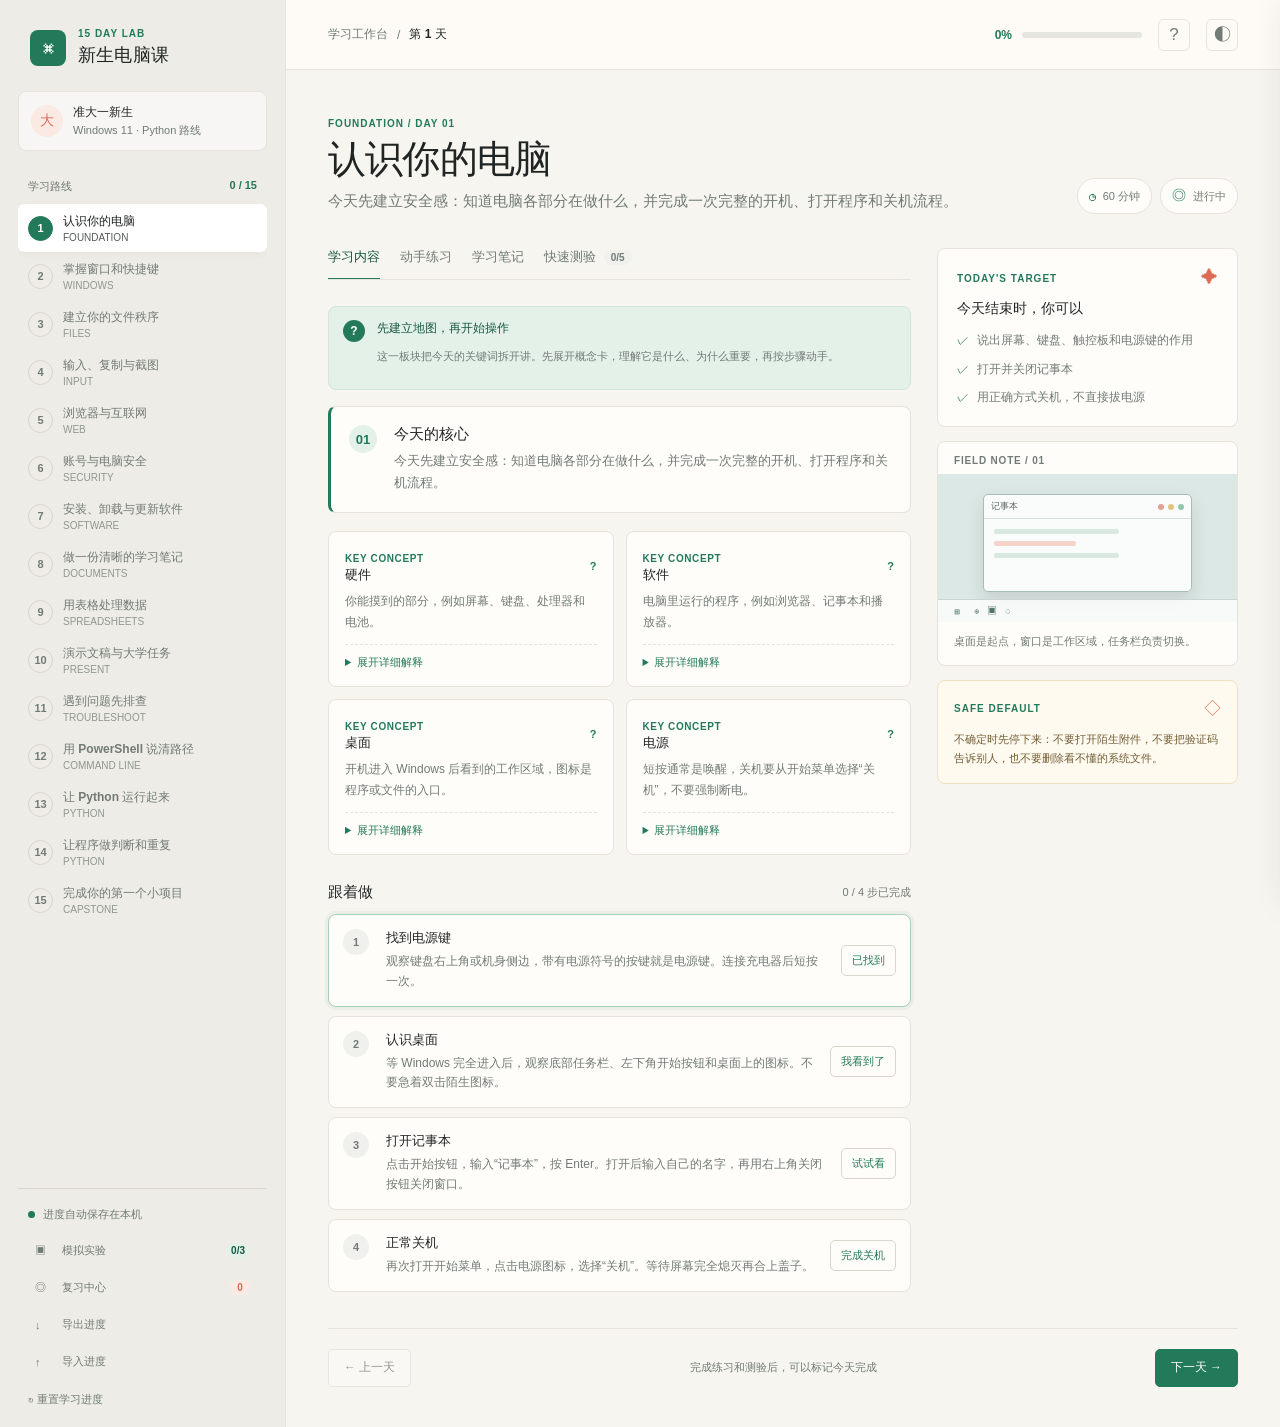
==== index.html @ 8a5d2c0b "Deploy 15-day computer learning course" ====
<!doctype html>
<html lang="zh-CN">
  <head>
    <meta charset="UTF-8" />
    <meta name="viewport" content="width=device-width, initial-scale=1.0" />
    <meta name="theme-color" content="#f6f4ef" />
    <title>新生电脑课 | 15 天入门</title>
    <link rel="stylesheet" href="styles.css?v=20260822-learning-v6" />
  </head>
  <body>
    <div class="app-shell">
      <aside class="sidebar" id="sidebar">
        <div class="brand-block">
          <div class="brand-mark" aria-hidden="true">⌘</div>
          <div>
            <p class="eyebrow">15 DAY LAB</p>
            <h1>新生电脑课</h1>
          </div>
        </div>

        <div class="profile-strip">
          <div class="avatar" aria-hidden="true">大</div>
          <div>
            <strong>准大一新生</strong>
            <span>Windows 11 · Python 路线</span>
          </div>
        </div>

        <nav class="day-nav" aria-label="15 天课程">
          <div class="nav-label"><span>学习路线</span><span id="sidebarProgress">0 / 15</span></div>
          <div id="lessonList"></div>
        </nav>

        <div class="sidebar-footer">
          <div class="mini-note"><span class="note-dot"></span><span>进度自动保存在本机</span></div>
          <div class="sidebar-tools">
            <button class="sidebar-tool" id="labCenterButton" type="button"><span aria-hidden="true">▣</span><span>模拟实验</span><span class="tool-count lab-count" id="labCount">0/3</span></button>
            <button class="sidebar-tool" id="reviewCenterButton" type="button"><span aria-hidden="true">◎</span><span>复习中心</span><span class="tool-count" id="reviewCount">0</span></button>
            <button class="sidebar-tool" id="exportProgress" type="button"><span aria-hidden="true">↓</span><span>导出进度</span></button>
            <button class="sidebar-tool" id="importProgress" type="button"><span aria-hidden="true">↑</span><span>导入进度</span></button>
            <input id="progressFile" type="file" accept="application/json,.json" hidden />
          </div>
          <button class="text-button" id="resetProgress" type="button">↻ 重置学习进度</button>
        </div>
      </aside>

      <main class="main-panel">
        <header class="topbar">
          <button class="icon-button menu-button" id="menuToggle" type="button" title="打开课程目录" aria-label="打开课程目录">☰</button>
          <div class="crumbs"><span>学习工作台</span><span aria-hidden="true">/</span><strong id="crumbDay">第 1 天</strong></div>
          <div class="topbar-actions">
            <div class="overall-progress" aria-label="总体进度"><span id="topProgressLabel">0%</span><div class="progress-track"><div id="topProgressBar"></div></div></div>
            <button class="icon-button" id="askButton" type="button" title="打开理解助手" aria-label="打开理解助手">?</button>
            <button class="icon-button" id="focusButton" type="button" title="进入专注模式" aria-label="进入专注模式">◐</button>
          </div>
        </header>

        <div class="content-wrap">
          <section class="hero-row">
            <div>
              <p class="eyebrow" id="lessonKicker">FOUNDATION / DAY 01</p>
              <h2 id="lessonTitle">认识你的电脑</h2>
              <p class="lead" id="lessonSummary"></p>
            </div>
            <div class="hero-meta">
              <div class="meta-chip"><span class="chip-icon">◷</span><span id="lessonDuration">60 分钟</span></div>
              <div class="meta-chip"><span class="chip-icon">◎</span><span id="lessonStatus">未开始</span></div>
            </div>
          </section>

          <div class="lesson-grid">
            <section class="lesson-main">
              <div class="tabs" role="tablist" aria-label="课程内容">
                <button class="tab active" role="tab" aria-selected="true" data-tab="learn" type="button">学习内容</button>
                <button class="tab" role="tab" aria-selected="false" data-tab="practice" type="button">动手练习</button>
                <button class="tab" role="tab" aria-selected="false" data-tab="notes" type="button">学习笔记</button>
                <button class="tab" role="tab" aria-selected="false" data-tab="quiz" type="button">快速测验 <span class="tab-badge" id="quizBadge">0/5</span></button>
              </div>
              <div id="tabContent"></div>
            </section>

            <aside class="lesson-aside">
              <div class="aside-card objective-card">
                <div class="aside-heading"><span class="section-kicker">TODAY'S TARGET</span><span class="target-icon">✦</span></div>
                <h3>今天结束时，你可以</h3>
                <ul id="goalList"></ul>
              </div>
              <div class="aside-card visual-card" id="visualCard"></div>
              <div class="aside-card safety-card">
                <div class="aside-heading"><span class="section-kicker">SAFE DEFAULT</span><span class="shield-icon">◇</span></div>
                <p>不确定时先停下来：不要打开陌生附件，不要把验证码告诉别人，也不要删除看不懂的系统文件。</p>
              </div>
            </aside>
          </div>

          <footer class="lesson-footer">
            <button class="secondary-button" id="prevDay" type="button">← 上一天</button>
            <div class="footer-hint" id="footerHint">完成练习和测验后，可以标记今天完成</div>
            <button class="primary-button" id="nextDay" type="button">下一天 →</button>
          </footer>
        </div>
      </main>
    </div>
    <button class="selection-ask" id="selectionAsk" type="button" hidden>?</button>
    <div class="ask-backdrop" id="askBackdrop" hidden></div>
    <aside class="ask-drawer" id="askDrawer" aria-hidden="true" aria-label="理解助手">
      <div class="ask-header">
        <div><p class="section-kicker">LEARNING SUPPORT</p><h2>理解助手</h2></div>
        <button class="icon-button" id="closeAsk" type="button" title="关闭理解助手" aria-label="关闭理解助手">×</button>
      </div>
      <p class="ask-intro">选中页面上的一段话，或直接问当前板块。我会先用简单的话解释，再给一个可操作的例子。</p>
      <div class="assistant-mode"><span></span>本地课程知识库 · 无需联网</div>
      <div class="selected-quote" id="selectedQuote"><span>当前板块</span><p id="selectedText">还没有选中文字</p></div>
      <div class="ask-suggestions" id="askSuggestions">
        <button type="button" data-suggest="用更简单的话解释">更简单地说</button>
        <button type="button" data-suggest="举一个生活中的例子">举个例子</button>
        <button type="button" data-suggest="我应该怎么操作">告诉我怎么做</button>
      </div>
      <label class="ask-label" for="askInput">我的问题</label>
      <textarea id="askInput" rows="3" placeholder="例如：域名和网址有什么区别？"></textarea>
      <button class="primary-button ask-submit" id="askSubmit" type="button">获得解释 →</button>
      <div class="ask-answer" id="askAnswer" hidden></div>
      <div class="ask-history" id="askHistory"></div>
    </aside>
    <div class="review-backdrop" id="reviewBackdrop" hidden></div>
    <section class="review-modal" id="reviewModal" aria-hidden="true" aria-label="复习中心">
      <div class="review-header">
        <div><p class="section-kicker">REVIEW CENTER</p><h2>复习中心</h2><p>集中处理错题和需要加强的课程。</p></div>
        <button class="icon-button" id="closeReview" type="button" title="关闭复习中心" aria-label="关闭复习中心">×</button>
      </div>
      <div class="review-stats" id="reviewStats"></div>
      <div class="review-content" id="reviewContent"></div>
    </section>
    <div class="review-backdrop" id="labBackdrop" hidden></div>
    <section class="review-modal lab-modal" id="labModal" aria-hidden="true" aria-label="模拟实验">
      <div class="review-header">
        <div><p class="section-kicker">SAFE PRACTICE LAB</p><h2>模拟实验</h2><p>这里的文件、网址和命令都是模拟内容，不会修改真实电脑。</p></div>
        <button class="icon-button" id="closeLab" type="button" title="关闭模拟实验" aria-label="关闭模拟实验">×</button>
      </div>
      <div id="labContent"></div>
    </section>
    <div class="toast" id="toast" role="status" aria-live="polite"></div>
    <script src="question_bank.js?v=20260822-learning-v6"></script>
    <script src="app.js?v=20260822-learning-v6"></script>
  </body>
</html>
---- styles.css ----
:root {
  --paper: #f7f5f0;
  --surface: #fffdf9;
  --surface-strong: #ffffff;
  --ink: #202523;
  --muted: #717b75;
  --line: #e6e3dc;
  --line-strong: #d8d5cd;
  --green: #237a5a;
  --green-dark: #175842;
  --green-soft: #e3f1e9;
  --coral: #db6c53;
  --coral-soft: #fbe9e3;
  --gold: #c18a2c;
  --gold-soft: #fbf1d9;
  --blue: #4c78a8;
  --shadow: 0 8px 26px rgba(32, 37, 35, 0.06);
  --radius: 8px;
  font-family: "Segoe UI", "Microsoft YaHei", sans-serif;
  color: var(--ink);
  background: var(--paper);
  font-synthesis: none;
}

* { box-sizing: border-box; }
[hidden] { display: none !important; }
body { margin: 0; min-width: 320px; background: var(--paper); }
button, input, textarea { font: inherit; }
button { cursor: pointer; }

.app-shell { display: flex; min-height: 100vh; }
.sidebar { width: 286px; flex: 0 0 286px; display: flex; flex-direction: column; padding: 28px 18px 20px; background: #eeece6; border-right: 1px solid var(--line); }
.brand-block { display: flex; gap: 12px; align-items: center; padding: 0 12px 24px; }
.brand-mark { width: 36px; height: 36px; display: grid; place-items: center; border-radius: 8px; background: var(--green); color: white; font-size: 23px; font-weight: 700; }
.eyebrow, .section-kicker { margin: 0; color: var(--green); font-size: 10px; font-weight: 800; letter-spacing: .1em; }
.brand-block h1 { margin: 4px 0 0; font-size: 18px; letter-spacing: .01em; }
.profile-strip { display: flex; align-items: center; gap: 10px; padding: 12px; border: 1px solid var(--line); background: rgba(255,255,255,.56); border-radius: var(--radius); }
.avatar { width: 32px; height: 32px; display: grid; place-items: center; border-radius: 50%; background: var(--coral-soft); color: var(--coral); font-size: 14px; font-weight: 800; }
.profile-strip strong, .profile-strip span { display: block; }
.profile-strip strong { font-size: 12px; }
.profile-strip span { margin-top: 2px; color: var(--muted); font-size: 11px; }
.day-nav { margin-top: 28px; overflow-y: auto; }
.nav-label { display: flex; justify-content: space-between; margin: 0 10px 10px; color: var(--muted); font-size: 11px; font-weight: 700; }
.nav-label span:last-child { color: var(--green); }
.day-item { width: 100%; display: flex; align-items: center; gap: 10px; padding: 9px 10px; border: 0; border-radius: 6px; background: transparent; color: var(--muted); text-align: left; transition: background .15s, color .15s; }
.day-item:hover { background: rgba(255,255,255,.6); color: var(--ink); }
.day-item.current { background: var(--surface-strong); color: var(--ink); box-shadow: 0 2px 8px rgba(32,37,35,.04); }
.day-number { width: 25px; height: 25px; display: grid; place-items: center; flex: 0 0 25px; border: 1px solid var(--line-strong); border-radius: 50%; font-size: 11px; font-weight: 700; }
.day-item.current .day-number { border-color: var(--green); background: var(--green); color: white; }
.day-item.done .day-number { border-color: var(--green); color: var(--green); }
.day-item.done .day-number::before { content: "✓"; }
.day-item.done .day-number { font-size: 0; }
.day-item-text { min-width: 0; flex: 1; }
.day-item-text strong { display: block; overflow: hidden; font-size: 12px; font-weight: 700; text-overflow: ellipsis; white-space: nowrap; }
.day-item-text span { display: block; margin-top: 2px; color: inherit; opacity: .75; font-size: 10px; }
.day-status { color: var(--green); font-size: 14px; }
.sidebar-footer { margin-top: auto; padding: 18px 10px 0; border-top: 1px solid var(--line-strong); }
.mini-note { display: flex; align-items: center; gap: 8px; color: var(--muted); font-size: 11px; }
.note-dot { width: 7px; height: 7px; border-radius: 50%; background: var(--green); }
.sidebar-tools { display: grid; gap: 5px; margin-top: 13px; }
.sidebar-tool { width: 100%; min-height: 32px; display: grid; grid-template-columns: 20px 1fr auto; gap: 7px; align-items: center; padding: 0 7px; border: 0; border-radius: 5px; background: transparent; color: var(--muted); font-size: 11px; text-align: left; }
.sidebar-tool:hover { background: var(--surface); color: var(--green-dark); }
.tool-count { min-width: 20px; padding: 2px 5px; border-radius: 99px; background: var(--coral-soft); color: var(--coral); font-size: 10px; font-weight: 800; text-align: center; }
.text-button { margin-top: 14px; padding: 0; border: 0; background: transparent; color: var(--muted); font-size: 11px; }
.text-button:hover { color: var(--coral); }

.main-panel { min-width: 0; flex: 1; }
.topbar { height: 70px; display: flex; align-items: center; justify-content: space-between; padding: 0 42px; border-bottom: 1px solid var(--line); background: rgba(255,253,249,.84); }
.crumbs { display: flex; align-items: center; gap: 9px; color: var(--muted); font-size: 12px; }
.crumbs strong { color: var(--ink); font-weight: 700; }
.topbar-actions { display: flex; align-items: center; gap: 16px; }
.overall-progress { display: flex; align-items: center; gap: 10px; color: var(--green); font-size: 12px; font-weight: 800; }
.progress-track { width: 120px; height: 6px; overflow: hidden; border-radius: 99px; background: #e5e6e0; }
.progress-track > div { width: 0%; height: 100%; border-radius: inherit; background: var(--green); transition: width .3s ease; }
.icon-button { width: 32px; height: 32px; display: grid; place-items: center; border: 1px solid var(--line); border-radius: 6px; background: transparent; color: var(--muted); font-size: 17px; }
.icon-button:hover { border-color: var(--green); color: var(--green); background: var(--green-soft); }
.menu-button { display: none; }
.content-wrap { max-width: 1260px; margin: 0 auto; padding: 48px 42px 40px; }
.hero-row { display: flex; justify-content: space-between; align-items: end; gap: 24px; margin-bottom: 34px; }
.hero-row h2 { margin: 8px 0 8px; font-size: clamp(28px, 3vw, 42px); line-height: 1.12; letter-spacing: -.02em; }
.lead { max-width: 680px; margin: 0; color: var(--muted); font-size: 15px; line-height: 1.75; }
.hero-meta { display: flex; gap: 8px; flex-wrap: wrap; justify-content: flex-end; }
.meta-chip { display: inline-flex; align-items: center; gap: 7px; padding: 8px 11px; border: 1px solid var(--line); border-radius: 99px; background: var(--surface); color: var(--muted); font-size: 11px; white-space: nowrap; }
.chip-icon { color: var(--green); font-size: 14px; }
.lesson-grid { display: grid; grid-template-columns: minmax(0, 1.55fr) minmax(280px, .8fr); gap: 26px; align-items: start; }
.lesson-main { min-width: 0; }
.tabs { display: flex; gap: 20px; overflow-x: auto; border-bottom: 1px solid var(--line); scrollbar-width: none; }
.tabs::-webkit-scrollbar { display: none; }
.tab { padding: 0 0 13px; border: 0; background: transparent; color: var(--muted); font-size: 13px; font-weight: 700; position: relative; }
.tab.active { color: var(--green-dark); }
.tab.active::after { content: ""; position: absolute; right: 0; bottom: -1px; left: 0; height: 2px; background: var(--green); }
.tab-badge { display: inline-block; min-width: 28px; margin-left: 4px; padding: 2px 5px; border-radius: 99px; background: #f0f0ed; color: var(--muted); font-size: 10px; text-align: center; }
.tab.active .tab-badge { background: var(--green-soft); color: var(--green); }
.panel { padding-top: 26px; }
.intro-card { display: flex; gap: 17px; padding: 18px; border: 1px solid var(--line); border-left: 3px solid var(--green); border-radius: var(--radius); background: var(--surface); }
.intro-number { width: 28px; height: 28px; display: grid; place-items: center; flex: 0 0 28px; border-radius: 50%; background: var(--green-soft); color: var(--green); font-size: 13px; font-weight: 800; }
.intro-card h3 { margin: 0 0 6px; font-size: 15px; }
.intro-card p { margin: 0; color: var(--muted); font-size: 13px; line-height: 1.7; }
.concept-grid { display: grid; grid-template-columns: repeat(2, minmax(0,1fr)); gap: 12px; margin-top: 18px; }
.concept-card { min-height: 132px; padding: 16px; border: 1px solid var(--line); border-radius: var(--radius); background: var(--surface); }
.concept-card h4 { margin: 0; font-size: 13px; }
.concept-card-head { display: flex; align-items: center; justify-content: space-between; gap: 8px; margin-bottom: 7px; }
.concept-tag { color: var(--green); font-size: 10px; font-weight: 800; letter-spacing: .06em; }
.concept-card p { margin: 0; color: var(--muted); font-size: 12px; line-height: 1.7; }
.concept-detail { margin-top: 12px; padding-top: 10px; border-top: 1px dashed var(--line); }
.concept-detail summary { color: var(--green); font-size: 11px; font-weight: 800; cursor: pointer; }
.concept-detail > div { display: grid; gap: 7px; margin-top: 10px; }
.concept-detail p { font-size: 11px; line-height: 1.6; }
.concept-detail strong { color: var(--ink); font-size: 11px; }
.explain-button { padding: 3px 0; border: 0; background: transparent; color: var(--green); font-size: 11px; font-weight: 800; white-space: nowrap; }
.explain-button:hover { color: var(--coral); text-decoration: underline; }
.section-guide { display: grid; grid-template-columns: 24px 1fr; gap: 10px; align-items: start; margin-bottom: 16px; padding: 13px 14px; border: 1px solid #d4e5da; border-radius: var(--radius); background: var(--green-soft); }
.section-guide-mark { width: 22px; height: 22px; display: grid; place-items: center; border-radius: 50%; background: var(--green); color: #fff; font-size: 12px; font-weight: 800; }
.section-guide strong { display: block; margin-bottom: 3px; color: var(--green-dark); font-size: 12px; }
.section-guide p { color: var(--muted); font-size: 11px; line-height: 1.55; }
.steps-heading { display: flex; align-items: center; justify-content: space-between; margin: 28px 0 12px; }
.steps-heading h3 { margin: 0; font-size: 15px; }
.steps-heading span { color: var(--muted); font-size: 11px; }
.step-list { display: grid; gap: 9px; }
.step { display: grid; grid-template-columns: 31px 1fr auto; gap: 12px; align-items: start; padding: 14px; border: 1px solid var(--line); border-radius: var(--radius); background: var(--surface); }
.step.current { border-color: #a8cfba; box-shadow: 0 0 0 3px rgba(35,122,90,.06); }
.step-index { width: 26px; height: 26px; display: grid; place-items: center; border-radius: 50%; background: #f0f1ed; color: var(--muted); font-size: 11px; font-weight: 800; }
.step.done .step-index { background: var(--green); color: #fff; }
.step h4 { margin: 0 0 5px; font-size: 13px; }
.step p { margin: 0; color: var(--muted); font-size: 12px; line-height: 1.65; }
.step-action { align-self: center; padding: 7px 10px; border: 1px solid var(--line-strong); border-radius: 5px; background: transparent; color: var(--green); font-size: 11px; font-weight: 700; white-space: nowrap; }
.step-action:hover { border-color: var(--green); background: var(--green-soft); }
.step-action.done-action { color: var(--muted); }
.practice-layout { display: grid; gap: 15px; }
.practice-card { padding: 18px; border: 1px solid var(--line); border-radius: var(--radius); background: var(--surface); }
.practice-card h3 { margin: 0 0 4px; font-size: 15px; }
.practice-card > p { margin: 0 0 15px; color: var(--muted); font-size: 12px; line-height: 1.6; }
.checklist { display: grid; gap: 8px; }
.check-row { display: flex; gap: 10px; align-items: flex-start; padding: 10px; border-radius: 5px; background: #f6f5f1; }
.check-row input { width: 16px; height: 16px; margin-top: 1px; accent-color: var(--green); }
.check-row label { color: var(--ink); font-size: 12px; line-height: 1.55; }
.check-row:has(input:checked) label { color: var(--muted); text-decoration: line-through; }
.challenge { padding: 17px; border: 1px solid #ecd8a9; border-radius: var(--radius); background: var(--gold-soft); }
.challenge h4 { margin: 0 0 6px; color: #8a621e; font-size: 13px; }
.challenge p { margin: 0; color: #745b2b; font-size: 12px; line-height: 1.65; }
.mastery-card { padding: 17px; border: 1px solid var(--line); border-radius: var(--radius); background: var(--surface); }
.mastery-card h4 { margin: 0 0 5px; font-size: 13px; }
.mastery-card p { margin: 0 0 12px; color: var(--muted); font-size: 11px; line-height: 1.6; }
.mastery-options { display: grid; grid-template-columns: repeat(3, minmax(0,1fr)); gap: 7px; }
.mastery-option { min-height: 38px; padding: 7px 8px; border: 1px solid var(--line-strong); border-radius: 5px; background: var(--surface); color: var(--muted); font-size: 11px; font-weight: 700; }
.mastery-option:hover, .mastery-option.active { border-color: var(--green); background: var(--green-soft); color: var(--green-dark); }
.quiz-list { display: grid; gap: 15px; }
.quiz-summary { display: flex; align-items: baseline; justify-content: space-between; gap: 12px; margin-bottom: 15px; padding: 12px 14px; border: 1px solid #d4e5da; border-radius: var(--radius); background: var(--green-soft); color: var(--green-dark); font-size: 12px; }
.quiz-summary > div { display: grid; gap: 4px; }
.quiz-summary span { color: var(--muted); font-size: 11px; }
.quiz-refresh { min-height: 32px; flex: 0 0 auto; background: rgba(255,255,255,.72); }
.quiz-card { padding: 18px; border: 1px solid var(--line); border-radius: var(--radius); background: var(--surface); }
.quiz-card.correct { border-color: #9dcdb4; }
.quiz-card.incorrect { border-color: #e4b6aa; }
.quiz-q { margin: 0 0 13px; font-size: 13px; font-weight: 700; line-height: 1.6; }
.quiz-option { display: flex; gap: 9px; align-items: flex-start; padding: 8px 9px; border-radius: 5px; color: var(--muted); font-size: 12px; line-height: 1.5; }
.quiz-option:hover { background: #f5f4ef; color: var(--ink); }
.quiz-option input { margin-top: 2px; accent-color: var(--green); }
.quiz-feedback { display: none; margin-top: 10px; padding-top: 10px; border-top: 1px dashed var(--line); color: var(--muted); font-size: 11px; line-height: 1.6; }
.quiz-card.answered .quiz-feedback { display: block; }
.quiz-card.correct .quiz-feedback { color: var(--green-dark); }
.quiz-card.incorrect .quiz-feedback { color: var(--coral); }
.quiz-submit { margin-top: 18px; }
.notes-panel { display: grid; gap: 16px; }
.notes-heading { display: flex; align-items: center; justify-content: space-between; gap: 16px; }
.notes-heading h3 { margin: 0 0 4px; font-size: 16px; }
.notes-heading p { margin: 0; color: var(--muted); font-size: 11px; line-height: 1.6; }
.note-fields { display: grid; gap: 11px; }
.note-field { display: grid; grid-template-columns: minmax(150px,.42fr) minmax(0,1fr); gap: 16px; padding: 15px; border: 1px solid var(--line); border-radius: var(--radius); background: var(--surface); }
.note-field span { align-self: start; }
.note-field strong, .note-field small { display: block; }
.note-field strong { font-size: 12px; }
.note-field small { margin-top: 5px; color: var(--muted); font-size: 10px; line-height: 1.55; }
.note-field textarea { width: 100%; min-height: 105px; resize: vertical; padding: 10px 11px; border: 1px solid var(--line-strong); border-radius: 5px; outline: 0; background: #fff; color: var(--ink); font-size: 12px; line-height: 1.65; }
.note-field textarea:focus { border-color: var(--green); box-shadow: 0 0 0 3px rgba(35,122,90,.08); }
.note-footer { display: flex; justify-content: space-between; gap: 12px; color: var(--muted); font-size: 10px; }
.primary-button, .secondary-button { min-height: 38px; padding: 0 15px; border-radius: 5px; font-size: 12px; font-weight: 800; }
.primary-button { border: 1px solid var(--green); background: var(--green); color: white; }
.primary-button:hover { background: var(--green-dark); border-color: var(--green-dark); }
.secondary-button { border: 1px solid var(--line-strong); background: var(--surface); color: var(--ink); }
.secondary-button:hover { border-color: var(--green); color: var(--green); }
.code-block { overflow: auto; margin: 15px 0 0; padding: 15px; border-radius: 6px; background: #202523; color: #e4f1e9; font: 12px/1.7 Consolas, "Courier New", monospace; }
.code-toolbar { display: flex; align-items: center; justify-content: space-between; margin-top: 14px; }
.code-toolbar span { color: var(--muted); font-size: 11px; }
.copy-button { padding: 6px 9px; border: 1px solid var(--line-strong); border-radius: 5px; background: var(--surface); color: var(--green); font-size: 11px; font-weight: 700; }
.copy-button:hover { border-color: var(--green); background: var(--green-soft); }

.lesson-aside { display: grid; gap: 14px; }
.aside-card { border: 1px solid var(--line); border-radius: var(--radius); background: var(--surface); }
.objective-card { padding: 19px; }
.aside-heading { display: flex; align-items: center; justify-content: space-between; }
.target-icon, .shield-icon { color: var(--coral); font-size: 17px; }
.objective-card h3 { margin: 12px 0 13px; font-size: 14px; }
.objective-card ul { display: grid; gap: 10px; margin: 0; padding: 0; list-style: none; }
.objective-card li { display: flex; gap: 8px; color: var(--muted); font-size: 12px; line-height: 1.55; }
.objective-card li::before { content: "✓"; color: var(--green); font-weight: 800; }
.visual-card { overflow: hidden; padding: 0; }
.visual-card .visual-label { padding: 13px 16px 8px; color: var(--muted); font-size: 10px; font-weight: 800; letter-spacing: .08em; }
.visual-card .visual-caption { padding: 11px 16px 15px; color: var(--muted); font-size: 11px; line-height: 1.55; }
.safety-card { padding: 16px; background: #fffaf0; border-color: #eedfbd; }
.safety-card p { margin: 10px 0 0; color: #725d33; font-size: 11px; line-height: 1.7; }

/* Code-native learning visuals */
.desktop-visual { height: 148px; position: relative; padding: 15px; background: #dce8e6; }
.desktop-wallpaper { position: absolute; inset: 0; background: #dce8e6; }
.desktop-window { position: relative; z-index: 1; width: 78%; margin: 5px auto 0; border: 1px solid #a9bbb7; border-radius: 5px; background: rgba(255,255,255,.86); box-shadow: 0 8px 18px rgba(32,37,35,.12); }
.window-bar { display: flex; align-items: center; justify-content: space-between; padding: 5px 7px; border-bottom: 1px solid #d6dfdc; color: #596764; font-size: 9px; }
.window-dots { display: flex; gap: 4px; }
.window-dots i { width: 6px; height: 6px; display: block; border-radius: 50%; background: #e1a293; }
.window-dots i:nth-child(2) { background: #e3c382; }
.window-dots i:nth-child(3) { background: #91c7aa; }
.window-body { height: 72px; padding: 10px; color: #81918c; font-size: 9px; }
.window-line { width: 67%; height: 5px; margin-bottom: 7px; border-radius: 2px; background: #d7e9e0; }
.window-line.short { width: 44%; background: #f4d4ca; }
.desktop-taskbar { position: absolute; right: 0; bottom: 0; left: 0; z-index: 2; display: flex; align-items: center; gap: 8px; height: 23px; padding: 0 10px; background: rgba(255,255,255,.8); border-top: 1px solid #c7d6d1; color: #51776b; font-size: 10px; }
.desktop-taskbar button { border: 0; background: transparent; color: inherit; font-size: 11px; }
.folder-visual { display: flex; min-height: 132px; align-items: center; justify-content: center; gap: 8px; padding: 15px; background: #f2f1eb; }
.folder-node { display: grid; gap: 6px; justify-items: center; color: var(--muted); font-size: 10px; text-align: center; }
.folder-node strong { width: 42px; height: 32px; display: grid; place-items: center; border-radius: 5px; background: #f2c975; color: #8d6722; font-size: 18px; }
.folder-arrow { color: var(--green); font-size: 18px; }
.url-visual { padding: 16px; background: #edf2f5; }
.url-bar { padding: 8px 9px; overflow: hidden; border: 1px solid #c7d6df; border-radius: 5px; background: white; color: var(--blue); font: 10px Consolas, monospace; white-space: nowrap; }
.url-parts { display: flex; gap: 11px; margin-top: 12px; color: var(--muted); font-size: 9px; }
.url-parts span { display: grid; gap: 3px; }
.url-parts b { color: var(--blue); font-size: 9px; }
.terminal-visual { min-height: 132px; padding: 16px; background: #202523; color: #bce3c9; font: 10px/1.8 Consolas, monospace; }
.terminal-visual .prompt { color: #e7cb8f; }
.terminal-visual .cursor { display: inline-block; width: 6px; height: 12px; vertical-align: -2px; background: #bce3c9; }
.path-visual { display: flex; align-items: center; min-height: 132px; padding: 15px; background: #f3f0ea; }
.path-steps { width: 100%; display: flex; align-items: center; justify-content: space-between; }
.path-step { display: grid; gap: 7px; justify-items: center; color: var(--muted); font-size: 10px; text-align: center; }
.path-step i { width: 30px; height: 30px; display: grid; place-items: center; border-radius: 50%; background: var(--green-soft); color: var(--green); font-style: normal; font-weight: 800; }
.path-line { height: 1px; flex: 1; margin: 0 5px; background: #b5d2c1; }

.lesson-footer { display: flex; align-items: center; justify-content: space-between; gap: 15px; margin-top: 36px; padding-top: 20px; border-top: 1px solid var(--line); }
.footer-hint { color: var(--muted); font-size: 11px; text-align: center; }
.toast { position: fixed; right: 25px; bottom: 25px; z-index: 20; max-width: 300px; padding: 11px 14px; border: 1px solid #a7cdb7; border-radius: 6px; background: var(--green-dark); color: white; font-size: 12px; opacity: 0; pointer-events: none; transform: translateY(8px); transition: opacity .2s, transform .2s; }
.toast.show { opacity: 1; transform: translateY(0); }
.selection-ask { position: fixed; top: clamp(10px, var(--selection-top, 10px), calc(100dvh - 44px)); left: clamp(10px, var(--selection-left, 10px), calc(100dvw - 44px)); z-index: 25; display: grid; width: 34px; height: 34px; place-items: center; border: 1px solid var(--green); border-radius: 50%; background: var(--green); color: #fff; font-size: 16px; font-weight: 800; box-shadow: 0 6px 16px rgba(23,88,66,.24); }
.selection-ask:hover { background: var(--green-dark); }
.ask-backdrop { position: fixed; inset: 0; z-index: 28; background: rgba(32,37,35,.18); }
.ask-drawer { position: fixed; top: 0; right: 0; bottom: 0; z-index: 30; width: min(390px, 100vw); display: flex; flex-direction: column; padding: 25px 23px; border-left: 1px solid var(--line); background: var(--surface); box-shadow: -12px 0 35px rgba(32,37,35,.13); transform: translateX(105%); transition: transform .2s ease; }
.ask-drawer.open { transform: translateX(0); }
.ask-header { display: flex; align-items: start; justify-content: space-between; gap: 15px; }
.ask-header h2 { margin: 5px 0 0; font-size: 21px; }
.ask-intro { margin: 17px 0; color: var(--muted); font-size: 12px; line-height: 1.7; }
.assistant-mode { display: flex; align-items: center; gap: 7px; margin: -7px 0 14px; color: var(--muted); font-size: 10px; }
.assistant-mode span { width: 6px; height: 6px; border-radius: 50%; background: var(--green); }
.selected-quote { padding: 12px 13px; border-left: 3px solid var(--coral); border-radius: 0 5px 5px 0; background: var(--coral-soft); }
.selected-quote span { color: var(--coral); font-size: 10px; font-weight: 800; letter-spacing: .07em; }
.selected-quote p { max-height: 92px; overflow: auto; margin: 6px 0 0; color: #77463b; font-size: 12px; line-height: 1.6; }
.ask-suggestions { display: flex; gap: 7px; flex-wrap: wrap; margin: 14px 0 18px; }
.ask-suggestions button { padding: 6px 8px; border: 1px solid var(--line-strong); border-radius: 99px; background: var(--surface); color: var(--muted); font-size: 11px; }
.ask-suggestions button:hover { border-color: var(--green); color: var(--green); background: var(--green-soft); }
.ask-label { display: block; margin-bottom: 7px; color: var(--ink); font-size: 12px; font-weight: 800; }
.ask-drawer textarea { width: 100%; resize: vertical; min-height: 83px; padding: 10px; border: 1px solid var(--line-strong); border-radius: 5px; outline: 0; background: #fff; color: var(--ink); font-size: 12px; line-height: 1.6; }
.ask-drawer textarea:focus { border-color: var(--green); box-shadow: 0 0 0 3px rgba(35,122,90,.08); }
.ask-submit { width: 100%; margin-top: 10px; }
.ask-answer { overflow: auto; margin-top: 18px; padding: 14px; border: 1px solid #d4e5da; border-radius: var(--radius); background: var(--green-soft); color: var(--green-dark); font-size: 12px; line-height: 1.75; }
.ask-answer h3 { margin: 0 0 7px; color: var(--green-dark); font-size: 13px; }
.ask-answer p { margin: 0 0 8px; }
.ask-answer p:last-child { margin-bottom: 0; }
.ask-history { overflow: auto; margin-top: 18px; padding-top: 15px; border-top: 1px solid var(--line); }
.ask-history h3 { margin: 0 0 10px; font-size: 12px; }
.history-empty { margin: 0; color: var(--muted); font-size: 11px; line-height: 1.6; }
.history-list { display: grid; gap: 8px; }
.history-item { width: 100%; padding: 9px 10px; border: 1px solid var(--line); border-radius: 5px; background: #f8f7f3; color: var(--ink); text-align: left; }
.history-item strong, .history-item span { display: block; }
.history-item strong { overflow: hidden; font-size: 11px; text-overflow: ellipsis; white-space: nowrap; }
.history-item span { margin-top: 4px; color: var(--muted); font-size: 10px; }
.review-backdrop { position: fixed; inset: 0; z-index: 38; background: rgba(32,37,35,.28); }
.review-modal { position: fixed; top: 6vh; left: 50%; z-index: 40; width: min(820px, calc(100vw - 32px)); max-height: 88vh; overflow: auto; padding: 24px; border: 1px solid var(--line); border-radius: var(--radius); background: var(--surface); box-shadow: 0 20px 60px rgba(32,37,35,.2); opacity: 0; pointer-events: none; transform: translate(-50%, 12px); transition: opacity .18s, transform .18s; }
.review-modal.open { opacity: 1; pointer-events: auto; transform: translate(-50%, 0); }
.review-header { display: flex; align-items: start; justify-content: space-between; gap: 20px; }
.review-header h2 { margin: 5px 0 3px; font-size: 23px; }
.review-header p:last-child { margin: 0; color: var(--muted); font-size: 12px; }
.review-stats { display: grid; grid-template-columns: repeat(3,minmax(0,1fr)); gap: 10px; margin: 20px 0; }
.review-stat { padding: 13px; border: 1px solid var(--line); border-radius: 6px; background: #f8f7f3; }
.review-stat strong, .review-stat span { display: block; }
.review-stat strong { font-size: 20px; color: var(--green-dark); }
.review-stat span { margin-top: 3px; color: var(--muted); font-size: 10px; }
.review-section + .review-section { margin-top: 22px; }
.review-section h3 { margin: 0 0 10px; font-size: 14px; }
.review-list { display: grid; gap: 8px; }
.review-item { display: grid; grid-template-columns: 34px 1fr auto; gap: 11px; align-items: start; padding: 12px; border: 1px solid var(--line); border-radius: 6px; background: var(--surface); }
.review-day { width: 32px; height: 32px; display: grid; place-items: center; border-radius: 50%; background: var(--coral-soft); color: var(--coral); font-size: 11px; font-weight: 800; }
.review-item h4 { margin: 0 0 4px; font-size: 12px; line-height: 1.5; }
.review-item p { margin: 0; color: var(--muted); font-size: 10px; line-height: 1.55; }
.review-action { align-self: center; min-height: 30px; padding: 0 9px; border: 1px solid var(--green); border-radius: 5px; background: transparent; color: var(--green); font-size: 10px; font-weight: 800; }
.review-action:hover { background: var(--green-soft); }
.review-empty { padding: 24px; border: 1px dashed var(--line-strong); border-radius: 6px; color: var(--muted); font-size: 12px; text-align: center; }
.lab-count { background: var(--green-soft); color: var(--green-dark); }
.lab-modal { width: min(940px, calc(100vw - 32px)); }
.lab-tabs { display: grid; grid-template-columns: repeat(3,minmax(0,1fr)); gap: 8px; margin: 20px 0; }
.lab-tab { position: relative; min-height: 72px; padding: 12px 40px 12px 13px; border: 1px solid var(--line); border-radius: 6px; background: #f8f7f3; color: var(--ink); text-align: left; }
.lab-tab:hover, .lab-tab.active { border-color: var(--green); background: var(--green-soft); }
.lab-tab strong, .lab-tab span { display: block; }
.lab-tab strong { font-size: 12px; }
.lab-tab span { margin-top: 4px; color: var(--muted); font-size: 10px; line-height: 1.4; }
.lab-tab small { position: absolute; top: 12px; right: 10px; color: var(--green); font-size: 9px; font-weight: 800; }
.lab-tab.done::after { content: "✓"; position: absolute; right: 11px; bottom: 9px; color: var(--green); font-weight: 900; }
.lab-workspace { display: grid; grid-template-columns: minmax(0,1.55fr) minmax(220px,.7fr); gap: 14px; align-items: start; }
.lab-task { grid-column: 1 / -1; display: flex; align-items: center; gap: 10px; padding: 11px 13px; border-left: 3px solid var(--green); background: var(--green-soft); }
.lab-task span { flex: 0 0 auto; color: var(--green); font-size: 9px; font-weight: 800; }
.lab-task strong { font-size: 12px; line-height: 1.5; }
.file-simulator, .browser-simulator, .powershell-simulator { min-width: 0; overflow: hidden; border: 1px solid var(--line-strong); border-radius: 7px; background: #fff; }
.sim-window-bar { display: flex; align-items: center; justify-content: space-between; padding: 9px 11px; background: #eef1f0; color: #4f5d58; font-size: 10px; }
.sim-toolbar { display: flex; gap: 18px; padding: 9px 12px; border-bottom: 1px solid #e4e8e6; color: var(--muted); font-size: 10px; }
.sim-address { margin: 10px 12px 0; padding: 7px 9px; border: 1px solid #d9dfdc; border-radius: 4px; color: #56645f; font-size: 10px; }
.sim-files { display: grid; grid-template-columns: repeat(3,minmax(0,1fr)); gap: 8px; min-height: 180px; padding: 15px 12px; align-content: start; }
.sim-file { min-width: 0; display: grid; gap: 5px; justify-items: center; padding: 10px 6px; border: 1px solid transparent; border-radius: 5px; color: var(--muted); text-align: center; }
.sim-file.selected { border-color: #9dbbd7; background: #e9f2f8; }
.sim-file span { color: var(--gold); font-size: 28px; line-height: 1; }
.sim-file.document span { color: var(--blue); }
.sim-file strong { max-width: 100%; overflow-wrap: anywhere; font-size: 9px; }
.sim-file small { font-size: 8px; }
.sim-controls { padding: 15px; border: 1px solid var(--line); border-radius: 7px; background: var(--surface); }
.sim-input-label { display: block; margin-bottom: 6px; color: var(--muted); font-size: 10px; font-weight: 700; }
.sim-input { width: 100%; min-height: 38px; padding: 0 9px; border: 1px solid var(--line-strong); border-radius: 5px; outline: 0; color: var(--ink); font-size: 11px; }
.sim-input:focus { border-color: var(--green); box-shadow: 0 0 0 3px rgba(35,122,90,.08); }
.sim-action-row { display: flex; align-items: center; gap: 8px; flex-wrap: wrap; margin-top: 11px; }
.sim-feedback { min-height: 34px; margin: 12px 0 0; color: var(--coral); font-size: 10px; line-height: 1.6; }
.sim-feedback.success { color: var(--green-dark); }
.lab-complete { color: var(--green-dark); font-size: 11px; font-weight: 800; }
.browser-tabs { display: flex; align-items: center; justify-content: space-between; padding: 8px 12px; background: #e8ecef; color: #57636b; font-size: 10px; }
.browser-address-row { display: grid; grid-template-columns: 1fr auto; gap: 6px; padding: 9px; background: #f4f6f7; }
.browser-address-row input { min-width: 0; height: 34px; padding: 0 10px; border: 1px solid #cbd4d8; border-radius: 5px; outline: 0; color: var(--blue); font: 10px Consolas, monospace; }
.browser-address-row button, .terminal-command button { border: 0; border-radius: 5px; background: var(--blue); color: #fff; font-size: 10px; font-weight: 800; }
.browser-page-placeholder { min-height: 130px; display: grid; place-items: center; color: var(--muted); font-size: 10px; }
.url-breakdown { display: grid; grid-template-columns: .6fr 1.2fr 1fr; gap: 8px; min-height: 130px; padding: 22px 13px; align-content: center; background: #edf2f5; }
.url-breakdown div { min-width: 0; padding: 10px; border-left: 2px solid #9bb8ce; background: rgba(255,255,255,.72); }
.url-breakdown span, .url-breakdown strong { display: block; }
.url-breakdown span { color: var(--muted); font-size: 8px; }
.url-breakdown strong { margin-top: 5px; overflow-wrap: anywhere; color: var(--blue); font: 10px Consolas, monospace; }
.site-choices { display: grid; gap: 7px; }
.site-choices h4 { margin: 0 0 3px; font-size: 12px; }
.site-choice { width: 100%; display: grid; grid-template-columns: 24px 1fr; gap: 8px; align-items: center; padding: 9px; border: 1px solid var(--line); border-radius: 5px; background: var(--surface); text-align: left; }
.site-choice:hover { border-color: var(--green); background: var(--green-soft); }
.site-choice > span { width: 22px; height: 22px; display: grid; place-items: center; border-radius: 50%; background: #edf0ee; color: var(--muted); font-size: 9px; font-weight: 800; }
.site-choice strong, .site-choice small { display: block; }
.site-choice strong { font-size: 10px; }
.site-choice small { margin-top: 3px; overflow-wrap: anywhere; color: var(--muted); font: 8px Consolas, monospace; }
.powershell-simulator { background: #191d1c; color: #d9ebe0; font: 10px/1.65 Consolas, monospace; }
.terminal-title { padding: 8px 11px; background: #2a2f2d; color: #f0f4f1; }
.terminal-output { min-height: 190px; max-height: 290px; overflow: auto; padding: 12px; }
.terminal-entry + .terminal-entry { margin-top: 10px; }
.terminal-entry span { color: #e7cb8f; }
.terminal-entry pre { margin: 3px 0 0; white-space: pre-wrap; color: #bce3c9; font: inherit; }
.terminal-welcome { color: #91a49b; }
.terminal-success { margin-top: 10px; color: #89d5aa; font-weight: 800; }
.terminal-command { display: grid; grid-template-columns: auto 1fr 48px; gap: 7px; align-items: center; padding: 9px 11px; border-top: 1px solid #343b38; }
.terminal-command span { color: #e7cb8f; white-space: nowrap; }
.terminal-command input { min-width: 0; height: 30px; padding: 0 7px; border: 1px solid #4c5954; border-radius: 4px; outline: 0; background: #202523; color: #d9ebe0; font: inherit; }
.focus-mode .sidebar, .focus-mode .lesson-aside { display: none; }
.focus-mode .topbar { padding-inline: 6vw; }
.focus-mode .content-wrap { max-width: 900px; }

@media (max-width: 960px) {
  .sidebar { width: 250px; flex-basis: 250px; }
  .topbar { padding-inline: 28px; }
  .content-wrap { padding-inline: 28px; }
  .lesson-grid { grid-template-columns: 1fr; }
  .lesson-aside { grid-template-columns: repeat(2, minmax(0,1fr)); }
  .safety-card { grid-column: span 2; }
}
@media (max-width: 720px) {
  .sidebar { position: fixed; inset: 0 auto 0 0; z-index: 10; width: min(286px, 87vw); transform: translateX(-102%); transition: transform .2s ease; box-shadow: 10px 0 30px rgba(32,37,35,.13); }
  .sidebar.open { transform: translateX(0); }
  .menu-button { display: grid; }
  .topbar { height: 60px; padding-inline: 16px; }
  .crumbs { margin-right: auto; margin-left: 10px; }
  .overall-progress { display: none; }
  .content-wrap { padding: 30px 16px 28px; }
  .hero-row { display: block; margin-bottom: 25px; }
  .hero-row h2 { font-size: 30px; }
  .hero-meta { justify-content: flex-start; margin-top: 17px; }
  .lesson-aside { grid-template-columns: 1fr; }
  .safety-card { grid-column: auto; }
  .concept-grid { grid-template-columns: 1fr; }
  .step { grid-template-columns: 27px 1fr; }
  .step-action { grid-column: 2; justify-self: start; }
  .lesson-footer { flex-wrap: wrap; }
  .footer-hint { order: 3; width: 100%; }
  .ask-drawer { width: 100%; padding: 20px 16px; }
  .review-modal { top: 0; width: 100%; max-height: 100vh; min-height: 100vh; border: 0; border-radius: 0; padding: 20px 16px; }
  .note-field { grid-template-columns: 1fr; gap: 10px; }
  .lab-tabs { display: flex; overflow-x: auto; padding-bottom: 4px; }
  .lab-tab { min-width: 190px; }
  .lab-workspace { grid-template-columns: 1fr; }
  .lab-task { grid-column: 1; }
}
@media (max-width: 430px) {
  .tabs { gap: 14px; }
  .tab { font-size: 12px; }
  .tab-badge { display: none; }
  .hero-row h2 { font-size: 27px; }
  .primary-button, .secondary-button { padding-inline: 11px; }
  .quiz-summary { display: grid; gap: 4px; }
  .quiz-refresh { justify-self: start; margin-top: 5px; }
  .notes-heading { align-items: start; flex-direction: column; }
  .note-footer { display: grid; gap: 5px; }
  .sim-files { grid-template-columns: repeat(2,minmax(0,1fr)); }
  .url-breakdown { grid-template-columns: 1fr; }
  .terminal-command { grid-template-columns: 1fr 48px; }
  .terminal-command span { grid-column: 1 / -1; overflow: hidden; text-overflow: ellipsis; }
  .mastery-options, .review-stats { grid-template-columns: 1fr; }
  .review-item { grid-template-columns: 30px 1fr; }
  .review-action { grid-column: 2; justify-self: start; }
}
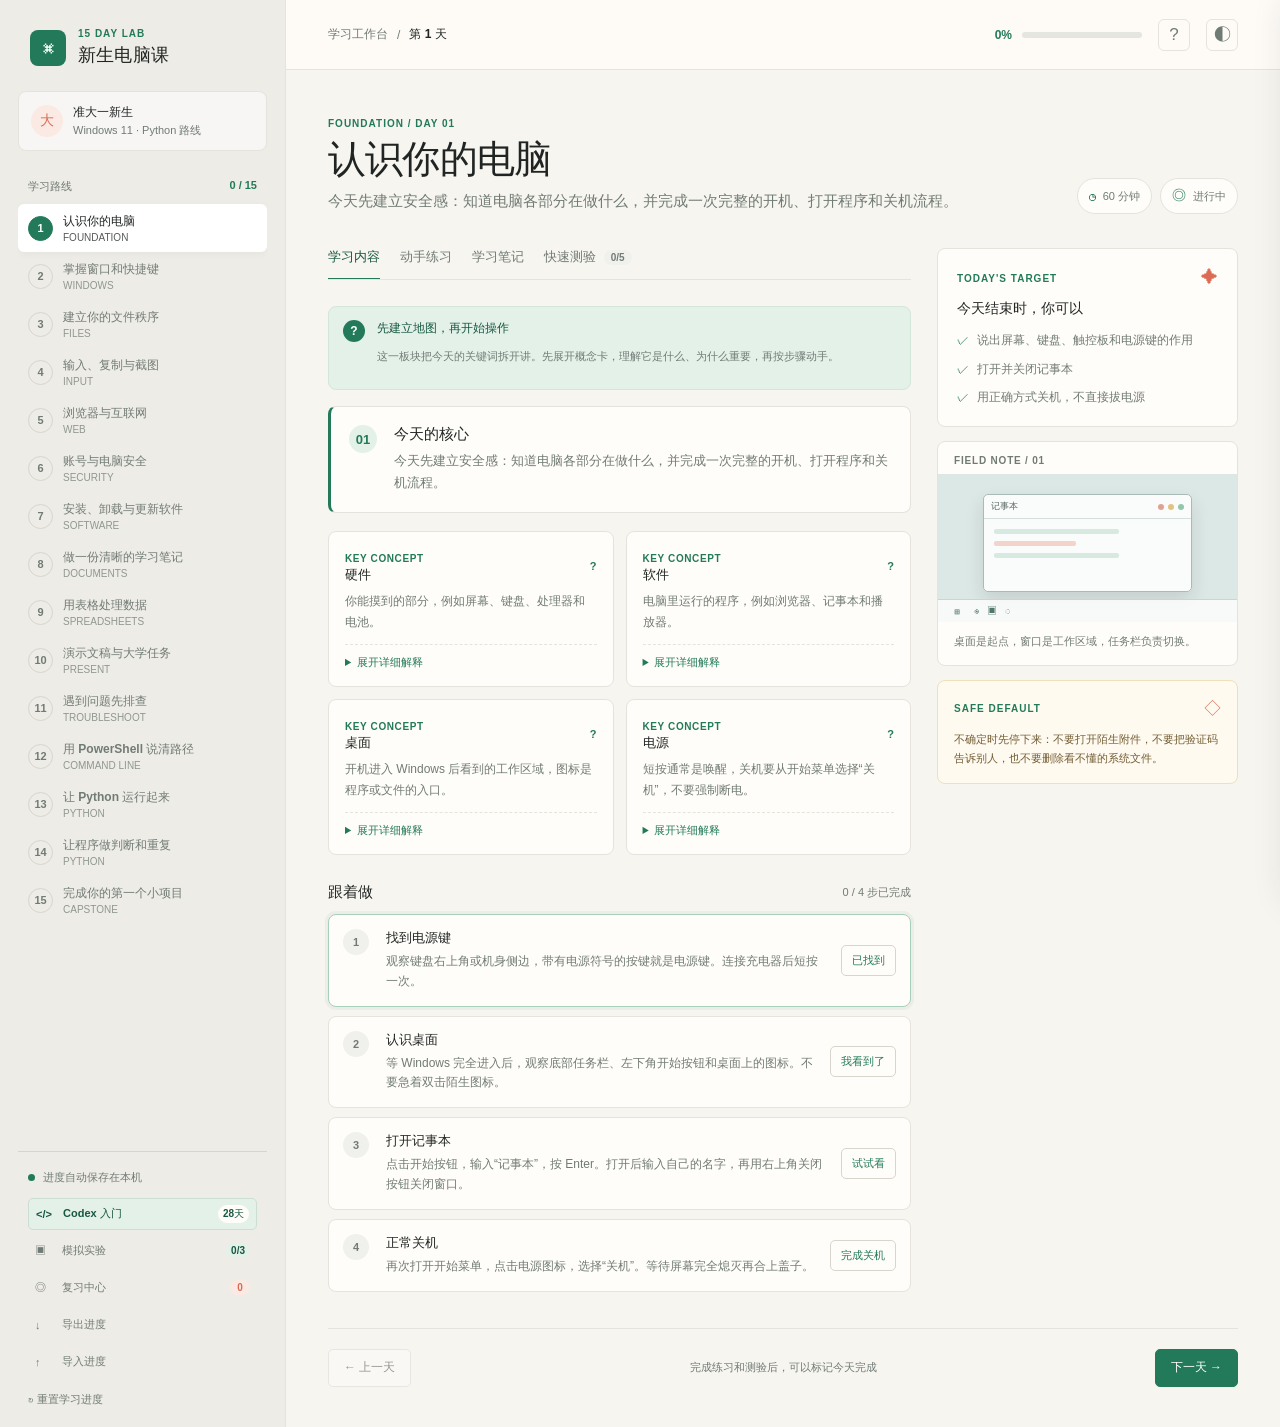
==== commit 04b74d38: "Add interactive Codex learning course" ====
--- a/index.html
+++ b/index.html
@@ -34,6 +34,7 @@
         <div class="sidebar-footer">
           <div class="mini-note"><span class="note-dot"></span><span>进度自动保存在本机</span></div>
           <div class="sidebar-tools">
+            <a class="sidebar-tool codex-course-link" href="codex.html"><span aria-hidden="true">&lt;/&gt;</span><span>Codex 入门</span><span class="tool-count codex-count">28天</span></a>
             <button class="sidebar-tool" id="labCenterButton" type="button"><span aria-hidden="true">▣</span><span>模拟实验</span><span class="tool-count lab-count" id="labCount">0/3</span></button>
             <button class="sidebar-tool" id="reviewCenterButton" type="button"><span aria-hidden="true">◎</span><span>复习中心</span><span class="tool-count" id="reviewCount">0</span></button>
             <button class="sidebar-tool" id="exportProgress" type="button"><span aria-hidden="true">↓</span><span>导出进度</span></button>
--- a/styles.css
+++ b/styles.css
@@ -58,9 +58,11 @@
 .mini-note { display: flex; align-items: center; gap: 8px; color: var(--muted); font-size: 11px; }
 .note-dot { width: 7px; height: 7px; border-radius: 50%; background: var(--green); }
 .sidebar-tools { display: grid; gap: 5px; margin-top: 13px; }
-.sidebar-tool { width: 100%; min-height: 32px; display: grid; grid-template-columns: 20px 1fr auto; gap: 7px; align-items: center; padding: 0 7px; border: 0; border-radius: 5px; background: transparent; color: var(--muted); font-size: 11px; text-align: left; }
+.sidebar-tool { width: 100%; min-height: 32px; display: grid; grid-template-columns: 20px 1fr auto; gap: 7px; align-items: center; padding: 0 7px; border: 0; border-radius: 5px; background: transparent; color: var(--muted); font-size: 11px; text-align: left; text-decoration: none; }
 .sidebar-tool:hover { background: var(--surface); color: var(--green-dark); }
 .tool-count { min-width: 20px; padding: 2px 5px; border-radius: 99px; background: var(--coral-soft); color: var(--coral); font-size: 10px; font-weight: 800; text-align: center; }
+.codex-course-link { border: 1px solid #cbded3; background: var(--green-soft); color: var(--green-dark); font-weight: 800; }
+.codex-count { background: var(--surface); color: var(--green-dark); }
 .text-button { margin-top: 14px; padding: 0; border: 0; background: transparent; color: var(--muted); font-size: 11px; }
 .text-button:hover { color: var(--coral); }
 
